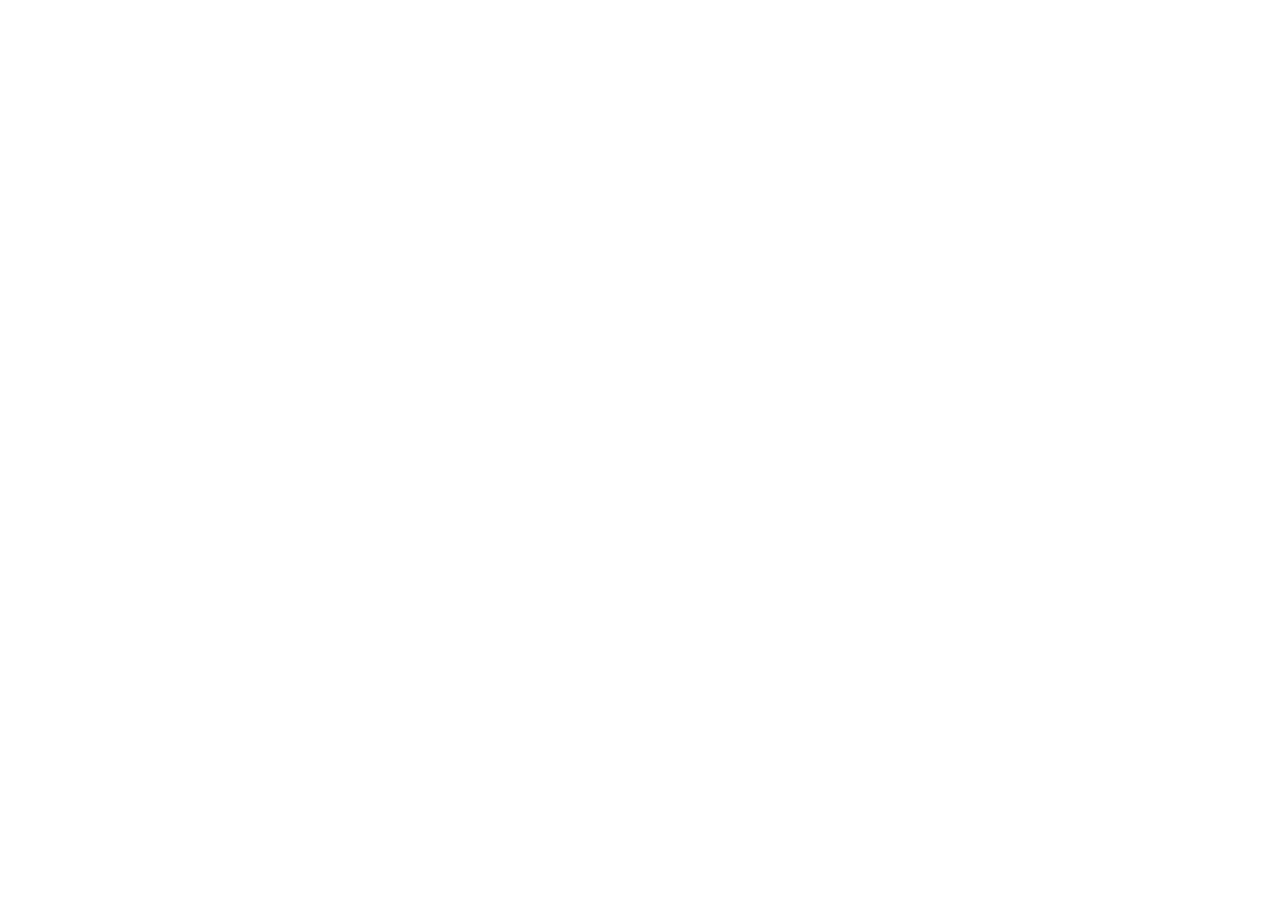
==== index.html @ 5df9da10 "Init projet Adapage" ====
<!DOCTYPE html>
<html lang="fr">
<head>
    <meta charset="UTF-8">
    <meta name="viewport" content="width=device-width, initial-scale=1.0">
    <title>Adapage - Novak Djokovic</title>
    <link rel="stylesheet" href="style.css">
</head>
<body>
    <!-- Ta page se construit ici -->
    
</body>
</html>
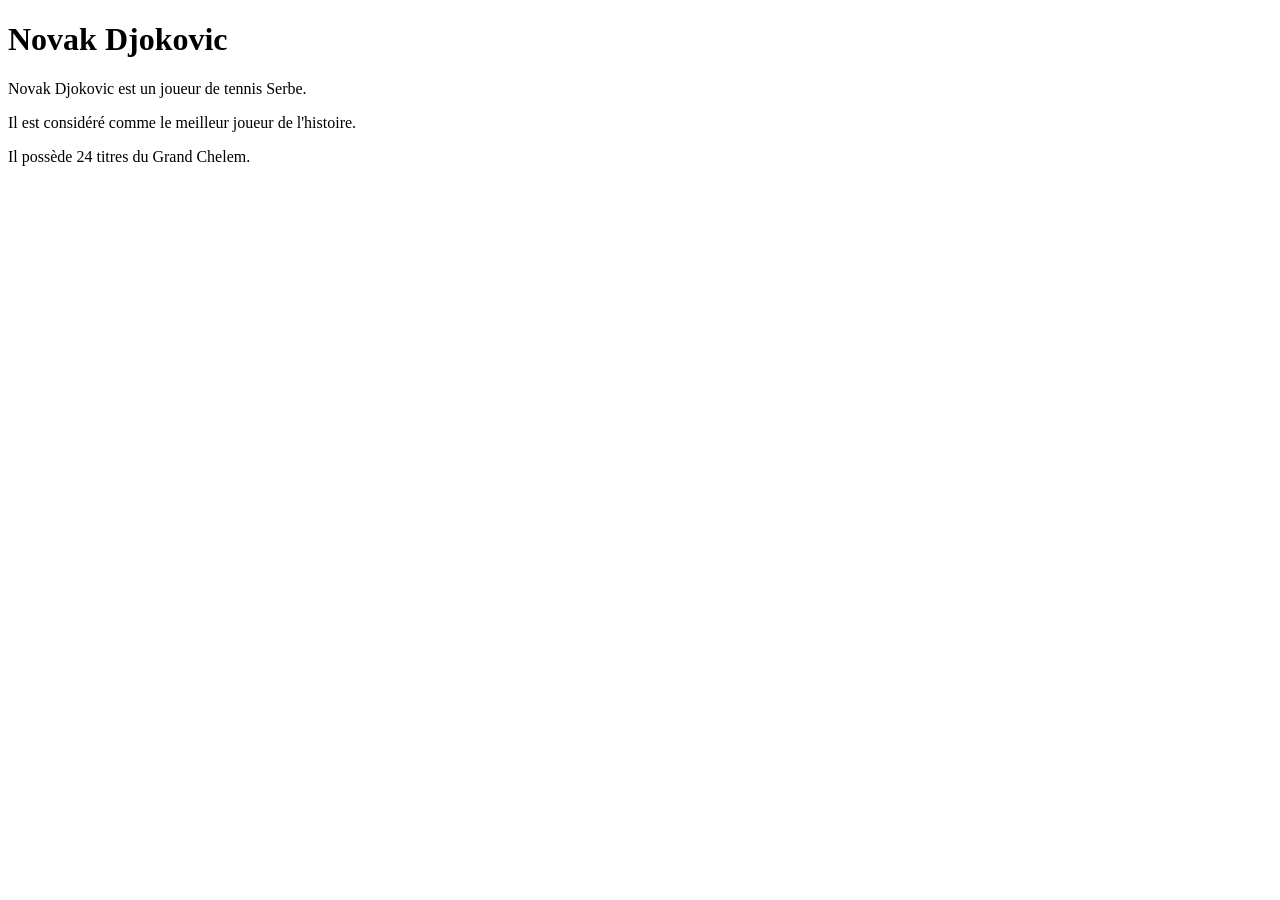
==== commit 0e4e6dee: "Ajout structure HTML" ====
--- a/index.html
+++ b/index.html
@@ -7,7 +7,16 @@
     <link rel="stylesheet" href="style.css">
 </head>
 <body>
-    <!-- Ta page se construit ici -->
+    <header>
+        <h1>Novak Djokovic</h1>
+    </header>
+<main>
+    <section>
+        <p>Novak Djokovic est un joueur de tennis Serbe.</p>
+        <p>Il est considéré comme le meilleur joueur de l'histoire.</p>
+        <p>Il possède 24 titres du Grand Chelem.</p>
+    </section>
+</main>
     
 </body>
 </html>
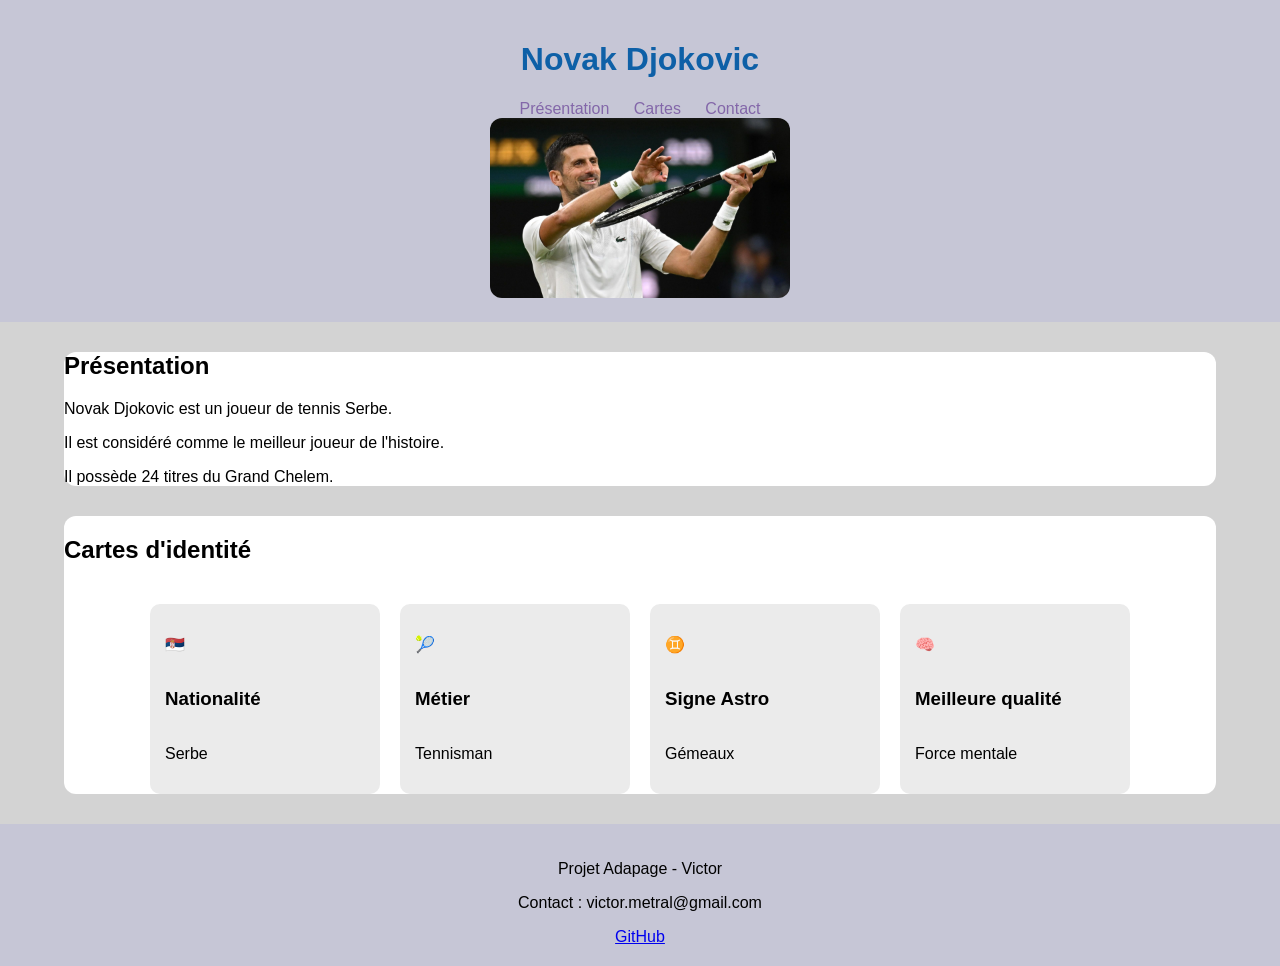
==== commit f6d3a15e: "Amelioration du design Adapage" ====
--- a/index.html
+++ b/index.html
@@ -1,22 +1,76 @@
 <!DOCTYPE html>
 <html lang="fr">
+
 <head>
     <meta charset="UTF-8">
     <meta name="viewport" content="width=device-width, initial-scale=1.0">
+
     <title>Adapage - Novak Djokovic</title>
+
     <link rel="stylesheet" href="style.css">
 </head>
+
 <body>
+
     <header>
         <h1>Novak Djokovic</h1>
+
+        <nav>
+            <a href="#presentation">Présentation</a>
+            <a href="#cartes">Cartes</a>
+            <a href="#contact">Contact</a>
+        </nav>
+
+        <img src="0f76cf4d115ce93b3ae580597e54c9d0-1720691205.jpg" alt="Novak Djokovic">
     </header>
+
 <main>
-    <section>
+
+    <section id="presentation">
+        <h2>Présentation</h2>
+
         <p>Novak Djokovic est un joueur de tennis Serbe.</p>
+
         <p>Il est considéré comme le meilleur joueur de l'histoire.</p>
+
         <p>Il possède 24 titres du Grand Chelem.</p>
     </section>
+
+    <section id="cartes">
+        <h2>Cartes d'identité</h2>
+        
+        <article>
+            <p class="icone">🇷🇸</p>
+            <h3>Nationalité</h3>
+            <p>Serbe</p>
+        </article>
+
+        <article>
+            <p class="icone">🎾</p>
+            <h3>Métier</h3>
+            <p>Tennisman</p>
+        </article>
+
+        <article>
+            <p class="icone">♊️</p>
+            <h3>Signe Astro</h3>
+            <p>Gémeaux</p>
+        </article>
+
+        <article>
+            <p class="icone">🧠</p>
+            <h3>Meilleure qualité</h3>
+            <p>Force mentale</p>
+        </article>
+
 </main>
-    
+
+<footer id="contact">
+    <p>Projet Adapage - Victor</p>
+    <p>Contact : victor.metral@gmail.com</p>
+    <a href="#">GitHub</a>
+</footer>
+
 </body>
+
 </html>
--- a/style.css
+++ b/style.css
@@ -0,0 +1,52 @@
+img {
+    width: 300px;
+    height: 180px;
+    object-fit: cover;
+    border-radius: 12px;
+}
+body {
+    background-color: lightgray;
+    margin: 0;
+    font-family: Arial, Helvetica, sans-serif;
+}
+header {
+    background-color: rgb(198, 198, 214);
+    text-align: center;
+    padding: 20px;
+    color: rgb(14, 96, 167);
+}
+nav a {
+    text-decoration: none;
+    margin: 10px;
+    color: rgb(131, 103, 169);
+}
+section {
+    background-color: white;
+    width: 90%;
+    margin: 30px auto;
+    padding: 20 px;
+    border-radius: 12px;
+}
+footer {
+    background-color: rgb(198, 198, 214);
+    text-align: center;
+    padding: 20px;
+}
+#cartes {
+    display: flex;
+    flex-wrap: wrap;
+    gap: 20px;
+    justify-content: center;
+}
+#cartes h2 {
+    width: 100%;
+}
+article {
+    background-color: rgb(235, 235, 235);
+    padding: 15px;
+    border-radius: 10px;
+    width: 200px;
+    display: flex;
+    flex-direction: column;
+    justify-content: center;
+}
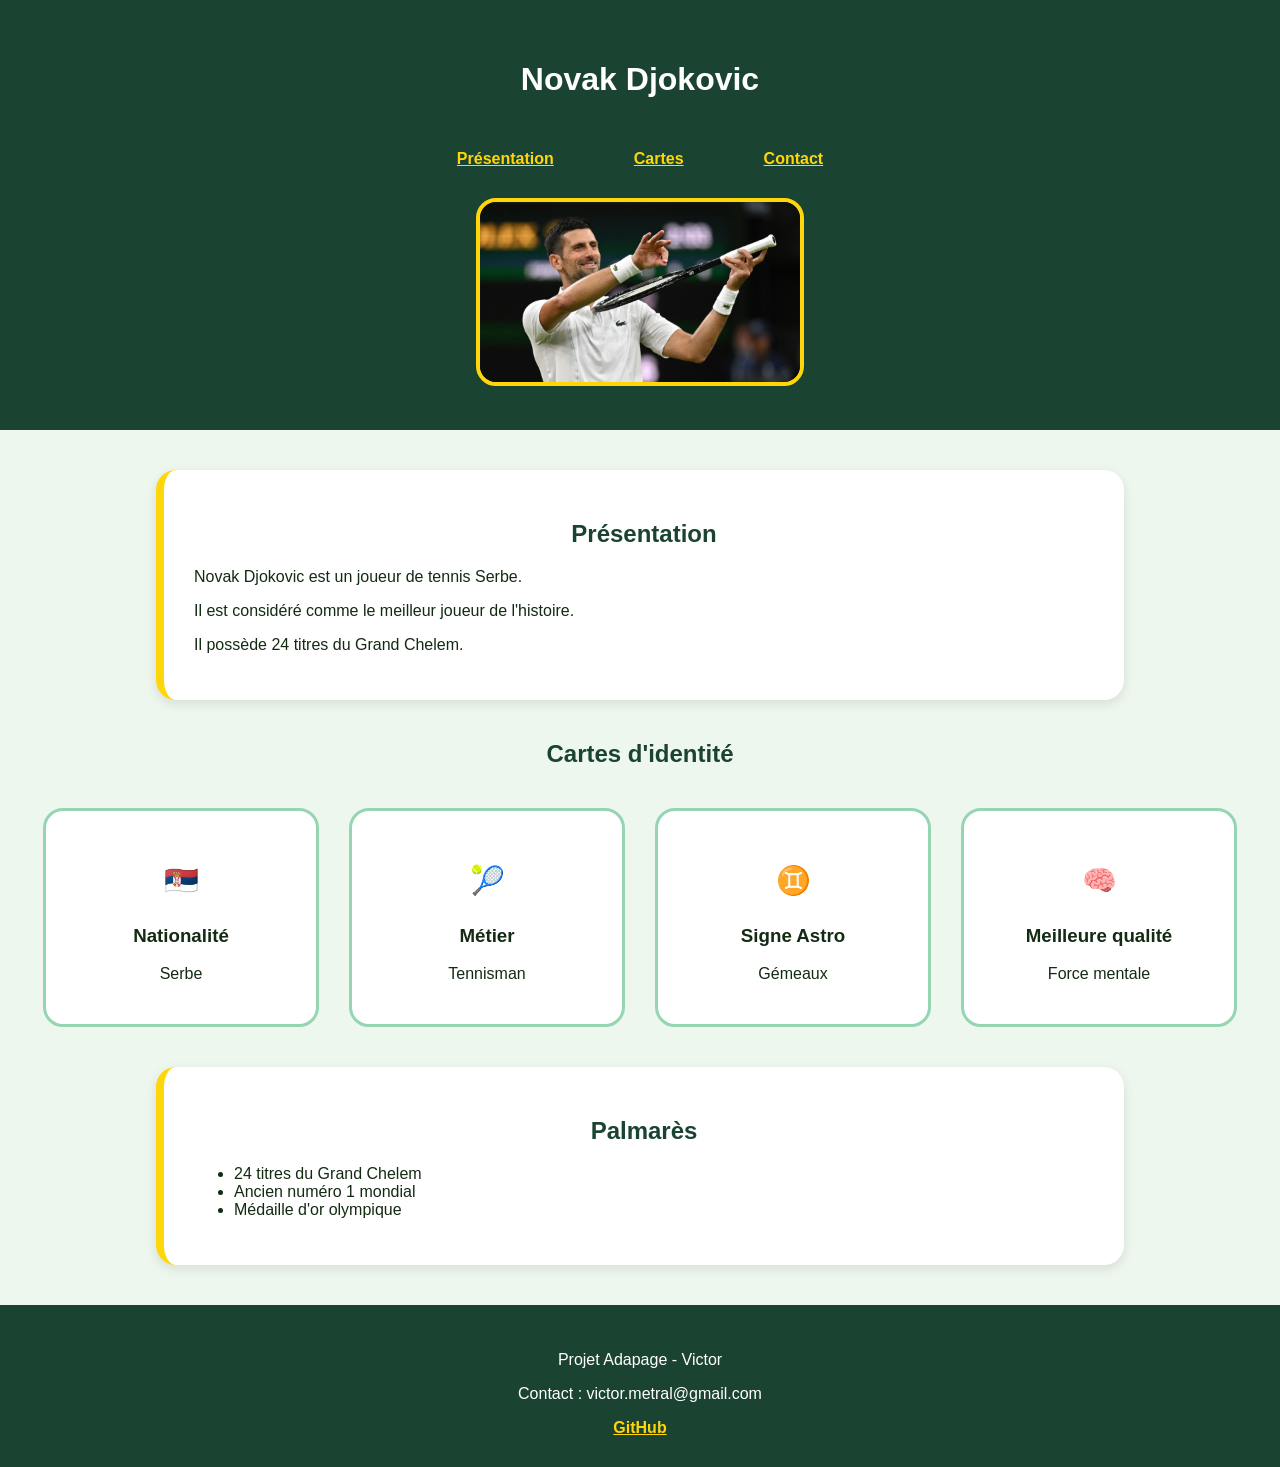
==== commit b0559a39: "ajout palmares et design" ====
--- a/index.html
+++ b/index.html
@@ -21,7 +21,7 @@
             <a href="#contact">Contact</a>
         </nav>
 
-        <img src="0f76cf4d115ce93b3ae580597e54c9d0-1720691205.jpg" alt="Novak Djokovic">
+        <img src="image djoko.jpg" alt="Novak Djokovic">
     </header>
 
 <main>
@@ -38,6 +38,8 @@
 
     <section id="cartes">
         <h2>Cartes d'identité</h2>
+
+        <div class="cartes-container">
         
         <article>
             <p class="icone">🇷🇸</p>
@@ -61,8 +63,17 @@
             <p class="icone">🧠</p>
             <h3>Meilleure qualité</h3>
             <p>Force mentale</p>
-        </article>
+        </article></div>
+    </section>
 
+    <section id="palmares">
+        <h2>Palmarès</h2>
+        <ul>
+            <li>24 titres du Grand Chelem</li>
+            <li>Ancien numéro 1 mondial</li>
+            <li>Médaille d'or olympique</li>
+        </ul>
+    </section>
 </main>
 
 <footer id="contact">
--- a/style.css
+++ b/style.css
@@ -1,52 +1,104 @@
-img {
-    width: 300px;
-    height: 180px;
-    object-fit: cover;
-    border-radius: 12px;
+body {
+    margin: 0;
+    font-family: Arial, sans-serif;
+    background-color: #eef7ee;
+    color: #132a13;
 }
-body {
-    background-color: lightgray;
-    margin: 0;
-    font-family: Arial, Helvetica, sans-serif;
+
+header {
+    text-align: center;
+    padding: 40px;
+    background-color: #1b4332;
+    color: white;
 }
-header {
-    background-color: rgb(198, 198, 214);
+
+nav {
+    display: flex;
+    justify-content: center;
+    gap: 80px;
+    align-items: center;
+    padding: 30px 40px;
+}
+
+nav a {
+    color: #ffd60a;
+    font-weight: bold;
+}
+
+header img {
+    width: 320px;
+    border-radius: 20px;
+    border: 4px solid #ffd60a;
+}
+
+#presentation, #palmares {
+    
+    max-width: 900px;
+    margin: 40px auto;
+    padding: 30px;
+    background-color: white;
+    border-radius: 20px;
+    border-left: 8px solid #ffd60a;
+    box-shadow: 0 4px 12px rgba(0,0,0,0.1);
+}
+
+
+h2 {
     text-align: center;
-    padding: 20px;
-    color: rgb(14, 96, 167);
+    color: #1b4332;
 }
-nav a {
-    text-decoration: none;
-    margin: 10px;
-    color: rgb(131, 103, 169);
+
+.cartes-container {
+    display: flex;
+    justify-content: center;
+    gap: 30px;
+    flex-wrap: wrap;
+    margin: 40px;
 }
-section {
+
+article {
     background-color: white;
-    width: 90%;
-    margin: 30px auto;
-    padding: 20 px;
-    border-radius: 12px;
+    width: 220px;
+    padding: 25px;
+    border-radius: 20px;
+    text-align: center;
+    border: 3px solid #95d5b2;
+    transition: 0.3s;
 }
+
+article:hover {
+    transform: scale(1.05);
+    border-color: #ffd60a;
+}
+
+.icone {
+    font-size: 28px;
+}
+
 footer {
-    background-color: rgb(198, 198, 214);
     text-align: center;
-    padding: 20px;
+    padding: 30px;
+    background-color: #1b4332;
+    color: white;
 }
-#cartes {
-    display: flex;
-    flex-wrap: wrap;
-    gap: 20px;
-    justify-content: center;
+
+footer a {
+    color: #ffd60a;
+    font-weight: bold;
 }
-#cartes h2 {
-    width: 100%;
-}
-article {
-    background-color: rgb(235, 235, 235);
-    padding: 15px;
-    border-radius: 10px;
-    width: 200px;
-    display: flex;
-    flex-direction: column;
-    justify-content: center;
+
+@media (max-width: 768px) {
+    nav {
+        flex-direction: column;
+        gap: 20px;
+    }
+
+    header img {
+        width: 220px;
+    }
+
+    .cartes-container {
+        flex-direction: column;
+        align-items: center;
+    }
 }
